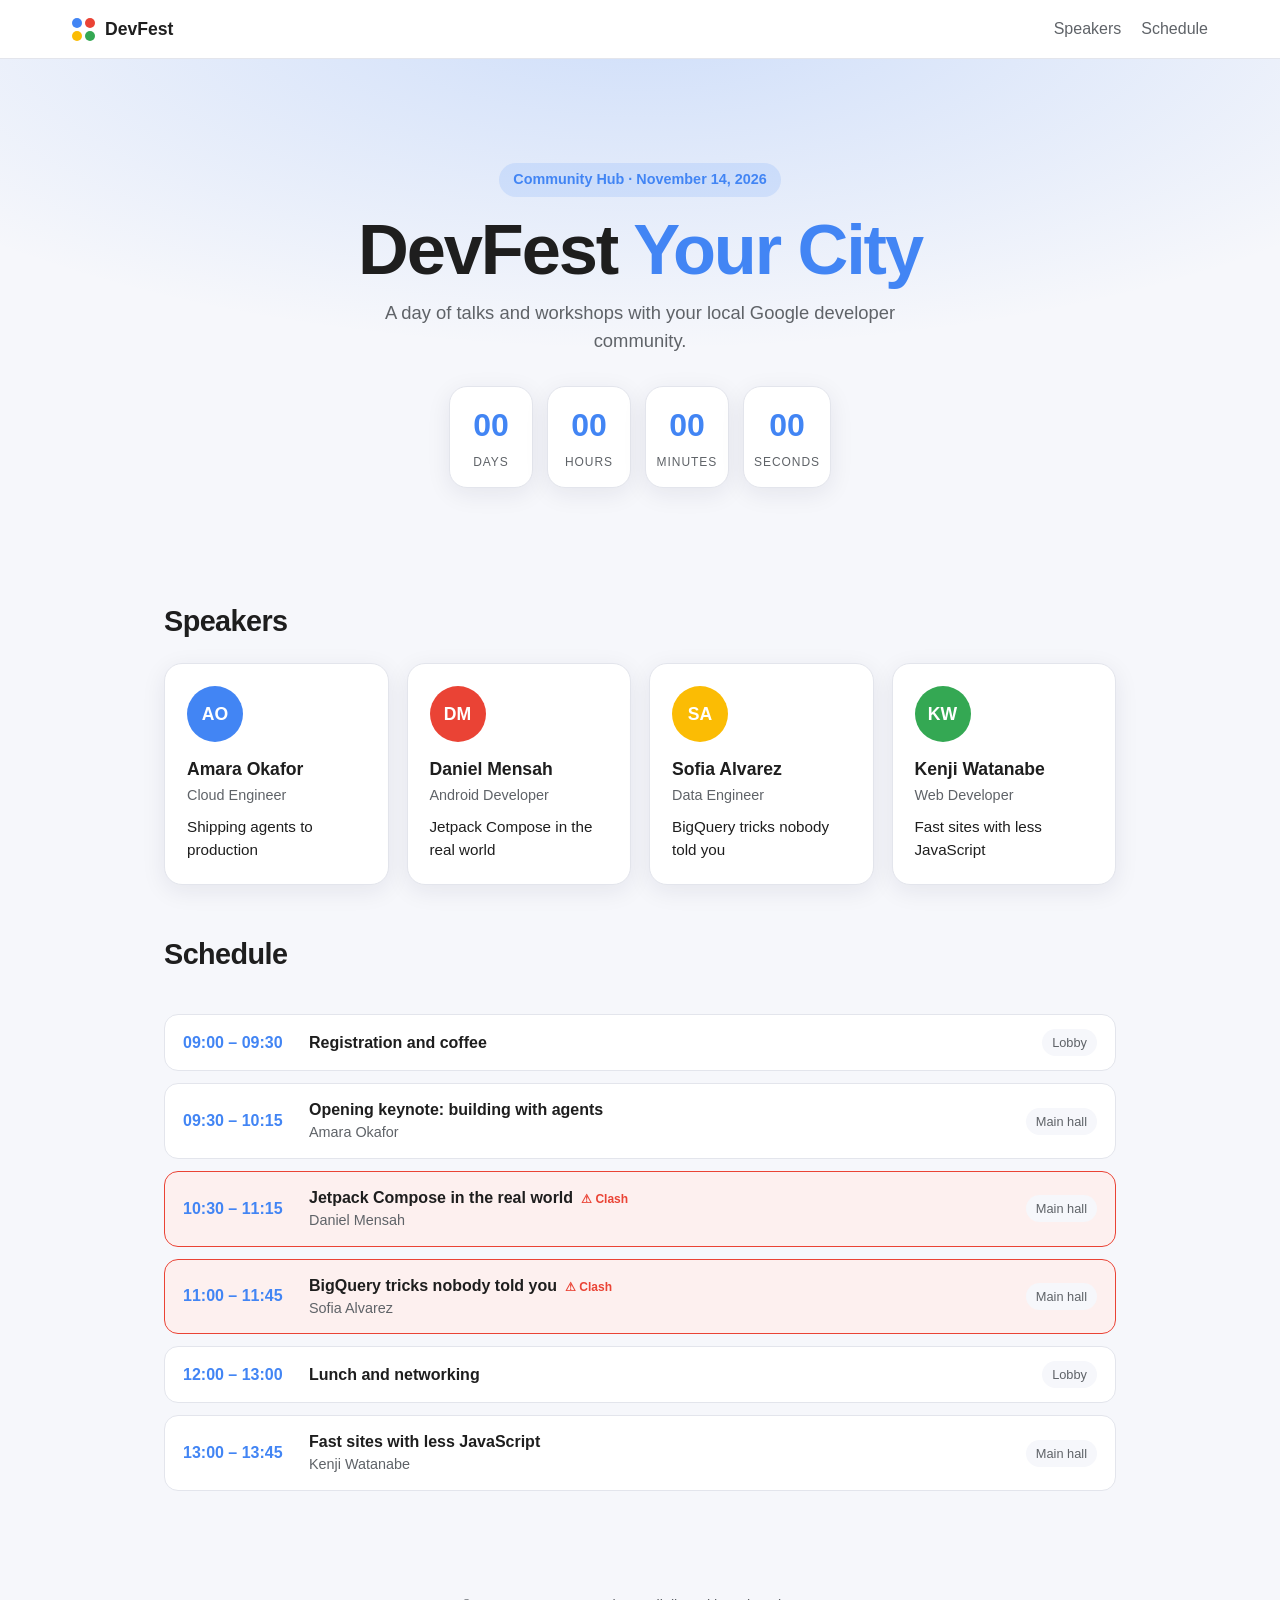
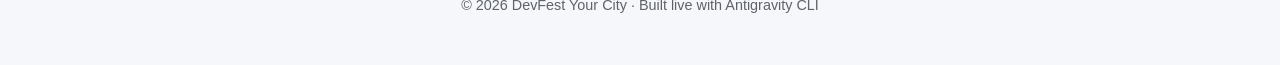
==== index.html @ c8cced1b "workshop site: starting point" ====
<!doctype html>
<html lang="en">
<head>
  <meta charset="utf-8">
  <meta name="viewport" content="width=device-width, initial-scale=1">
  <title>DevFest Your City 2026</title>
  <meta name="description" content="DevFest Your City 2026: talks and workshops with your local developer community.">
  <link rel="stylesheet" href="styles.css">
</head>
<body>
  <header class="topbar">
    <div class="brand">
      <span class="dots"><i></i><i></i><i></i><i></i></span>
      <strong id="brand-name">DevFest</strong>
    </div>
    <nav>
      <a href="#speakers">Speakers</a>
      <a href="#schedule">Schedule</a>
    </nav>
  </header>

  <section class="hero">
    <p class="eyebrow" id="hero-eyebrow"></p>
    <h1 id="hero-title"></h1>
    <p class="tagline" id="hero-tagline"></p>
    <div class="countdown" id="countdown"></div>
  </section>

  <main>
    <section id="speakers">
      <h2>Speakers</h2>
      <div class="grid" id="speaker-grid"></div>
    </section>

    <section id="schedule">
      <h2>Schedule</h2>
      <div class="tabs" id="day-tabs"></div>
      <ol class="timeline" id="timeline"></ol>
    </section>
  </main>

  <footer id="footer"></footer>

  <script src="app.js"></script>
  <script>
    /* Dev-only live reload: the page refreshes itself when any site file changes. */
    (function () {
      var seen = null;
      setInterval(function () {
        fetch("/__version", { cache: "no-store" })
          .then(function (r) { return r.text(); })
          .then(function (v) { if (seen && v !== seen) location.reload(); seen = v; })
          .catch(function () {});
      }, 700);
    })();
  </script>
</body>
</html>
---- styles.css ----
:root {
  --accent: #4285f4;
  --bg: #f6f7fb;
  --surface: #ffffff;
  --text: #1e1e1e;
  --muted: #5f6368;
  --border: #e3e5ec;
  --red: #ea4335;
  --yellow: #fbbc04;
  --green: #34a853;
  --radius: 18px;
  --shadow: 0 6px 24px rgba(30, 30, 60, 0.08);
}

* { box-sizing: border-box; }

body {
  margin: 0;
  background: var(--bg);
  color: var(--text);
  font-family: -apple-system, "Segoe UI", Roboto, Helvetica, Arial, sans-serif;
  line-height: 1.5;
}

.topbar {
  display: flex;
  align-items: center;
  justify-content: space-between;
  padding: 16px clamp(16px, 6vw, 72px);
  background: var(--surface);
  border-bottom: 1px solid var(--border);
  position: sticky;
  top: 0;
  z-index: 10;
}
.brand { display: flex; align-items: center; gap: 10px; font-size: 1.1rem; }
.dots { display: inline-grid; grid-template-columns: repeat(2, 10px); gap: 3px; }
.dots i { width: 10px; height: 10px; border-radius: 50%; display: block; }
.dots i:nth-child(1) { background: var(--accent); }
.dots i:nth-child(2) { background: var(--red); }
.dots i:nth-child(3) { background: var(--yellow); }
.dots i:nth-child(4) { background: var(--green); }
.topbar nav { display: flex; gap: 20px; align-items: center; }
.topbar a { color: var(--muted); text-decoration: none; font-weight: 500; }
.topbar a:hover { color: var(--accent); }

.hero {
  text-align: center;
  padding: clamp(48px, 10vw, 104px) 24px 64px;
  background:
    radial-gradient(900px 340px at 50% -10%, color-mix(in srgb, var(--accent) 22%, transparent), transparent),
    var(--bg);
}
.eyebrow {
  display: inline-block;
  margin: 0 0 16px;
  padding: 6px 14px;
  border-radius: 999px;
  background: color-mix(in srgb, var(--accent) 14%, transparent);
  color: var(--accent);
  font-weight: 600;
  font-size: 0.9rem;
}
.hero h1 { margin: 0 0 12px; font-size: clamp(2.4rem, 7vw, 4.4rem); letter-spacing: -0.03em; line-height: 1.05; }
.hero h1 span { color: var(--accent); }
.tagline { margin: 0 auto 32px; max-width: 34rem; color: var(--muted); font-size: 1.15rem; }

.countdown { display: inline-flex; gap: 14px; }
.countdown .unit {
  min-width: 84px;
  padding: 14px 10px;
  background: var(--surface);
  border: 1px solid var(--border);
  border-radius: var(--radius);
  box-shadow: var(--shadow);
}
.countdown .num { display: block; font-size: 2rem; font-weight: 700; color: var(--accent); font-variant-numeric: tabular-nums; }
.countdown .label { font-size: 0.75rem; text-transform: uppercase; letter-spacing: 0.08em; color: var(--muted); }

main { max-width: 1000px; margin: 0 auto; padding: 0 24px 72px; }
section { padding-top: 48px; }
h2 { font-size: 1.8rem; margin: 0 0 20px; letter-spacing: -0.02em; }

.grid { display: grid; grid-template-columns: repeat(auto-fill, minmax(220px, 1fr)); gap: 18px; }
.card {
  background: var(--surface);
  border: 1px solid var(--border);
  border-radius: var(--radius);
  padding: 22px;
  box-shadow: var(--shadow);
  transition: transform 0.15s ease;
}
.card:hover { transform: translateY(-3px); }
.avatar {
  width: 56px; height: 56px; border-radius: 50%;
  display: grid; place-items: center;
  color: #fff; font-weight: 700; font-size: 1.1rem;
  margin-bottom: 14px;
}
.card h3 { margin: 0; font-size: 1.1rem; }
.card .role { margin: 2px 0 10px; color: var(--muted); font-size: 0.9rem; }
.card .topic { margin: 0; font-size: 0.95rem; }

.tabs { display: flex; gap: 8px; margin-bottom: 18px; }
.tab {
  border: 1px solid var(--border);
  background: var(--surface);
  color: var(--text);
  padding: 8px 18px;
  border-radius: 999px;
  font: inherit; font-weight: 600; cursor: pointer;
}
.tab[aria-selected="true"] { background: var(--accent); color: #fff; border-color: var(--accent); }

.timeline { list-style: none; margin: 0; padding: 0; display: grid; gap: 12px; }
.session {
  display: grid;
  grid-template-columns: 110px 1fr auto;
  gap: 16px;
  align-items: center;
  background: var(--surface);
  border: 1px solid var(--border);
  border-radius: 14px;
  padding: 14px 18px;
}
.session .when { font-variant-numeric: tabular-nums; font-weight: 600; color: var(--accent); }
.session .title { font-weight: 600; }
.session .who { color: var(--muted); font-size: 0.9rem; }
.session .room { font-size: 0.8rem; padding: 4px 10px; border-radius: 999px; background: var(--bg); color: var(--muted); }
.session.clash { border-color: var(--red); background: color-mix(in srgb, var(--red) 8%, var(--surface)); }
.badge-clash { margin-left: 8px; font-size: 0.75rem; font-weight: 700; color: var(--red); }

footer { text-align: center; padding: 32px 24px 48px; color: var(--muted); font-size: 0.9rem; }

@media (max-width: 600px) {
  .session { grid-template-columns: 1fr; gap: 4px; }
  .countdown .unit { min-width: 64px; }
}
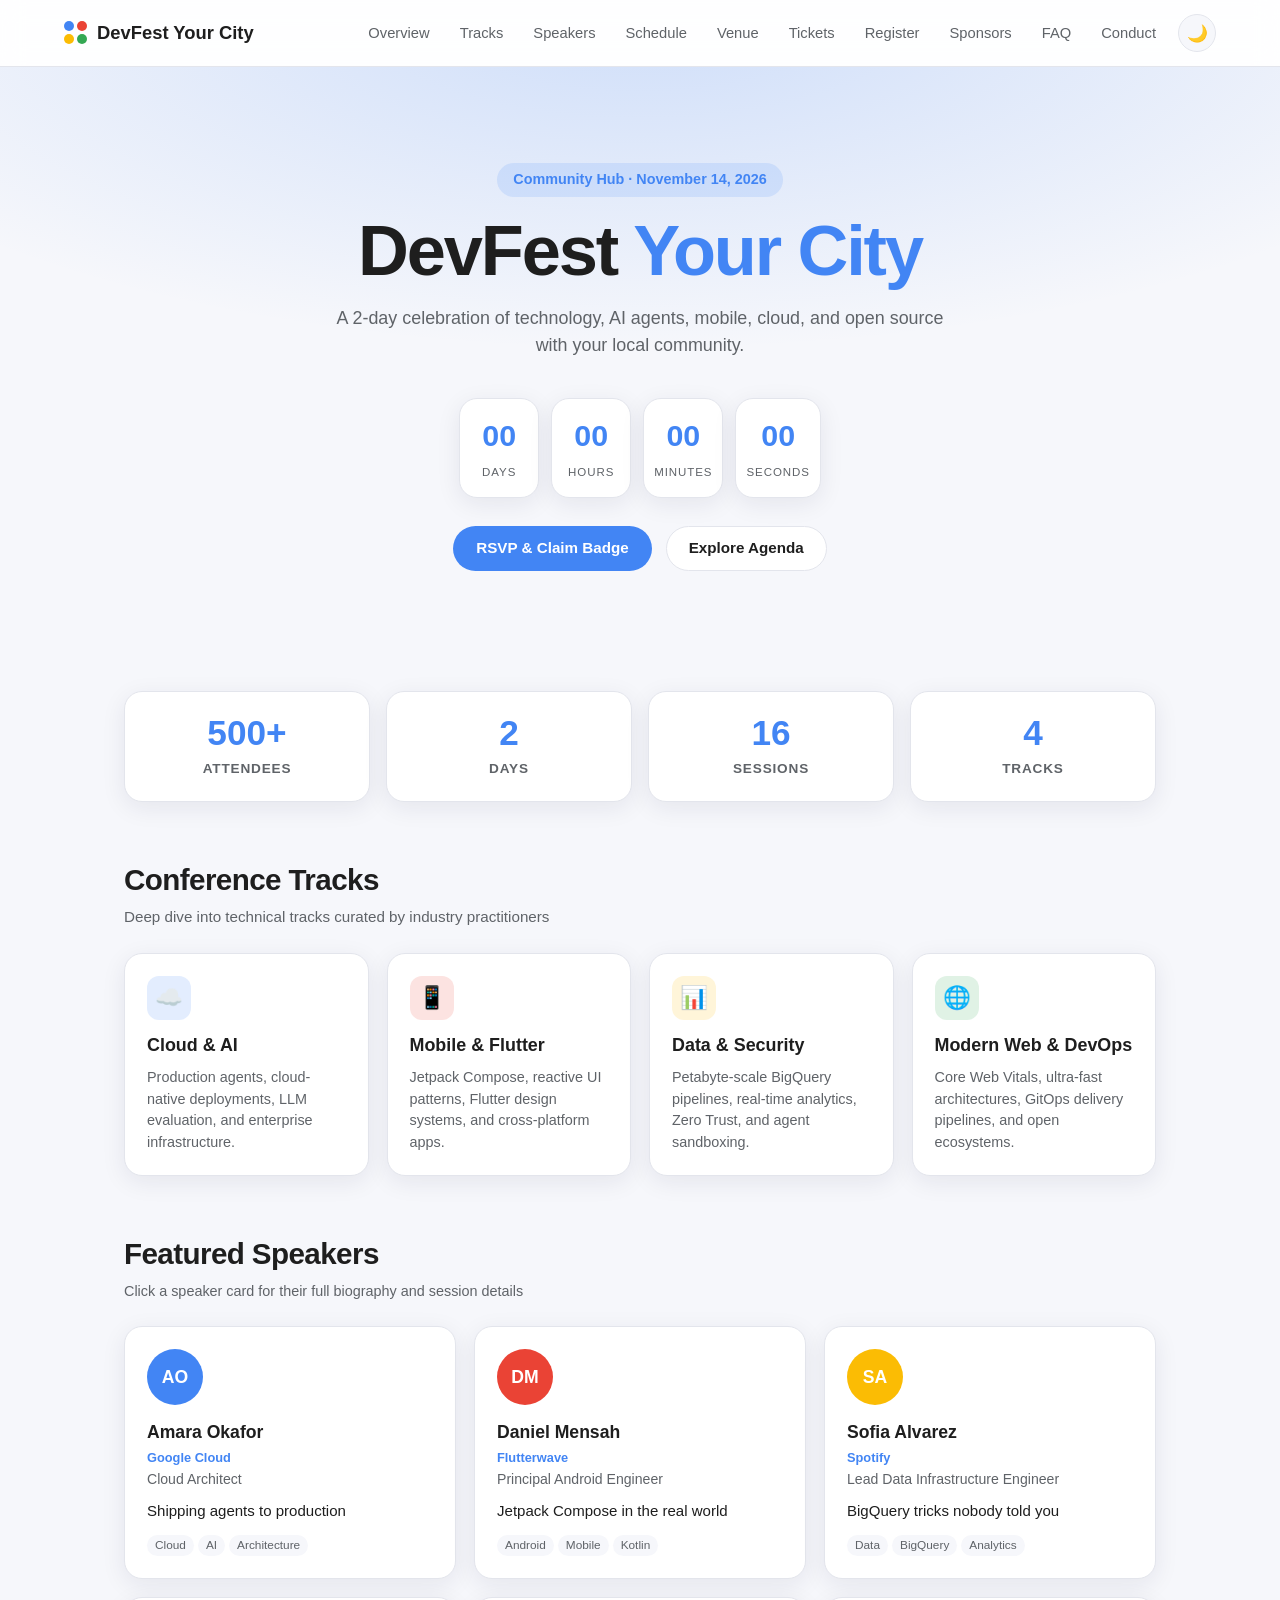
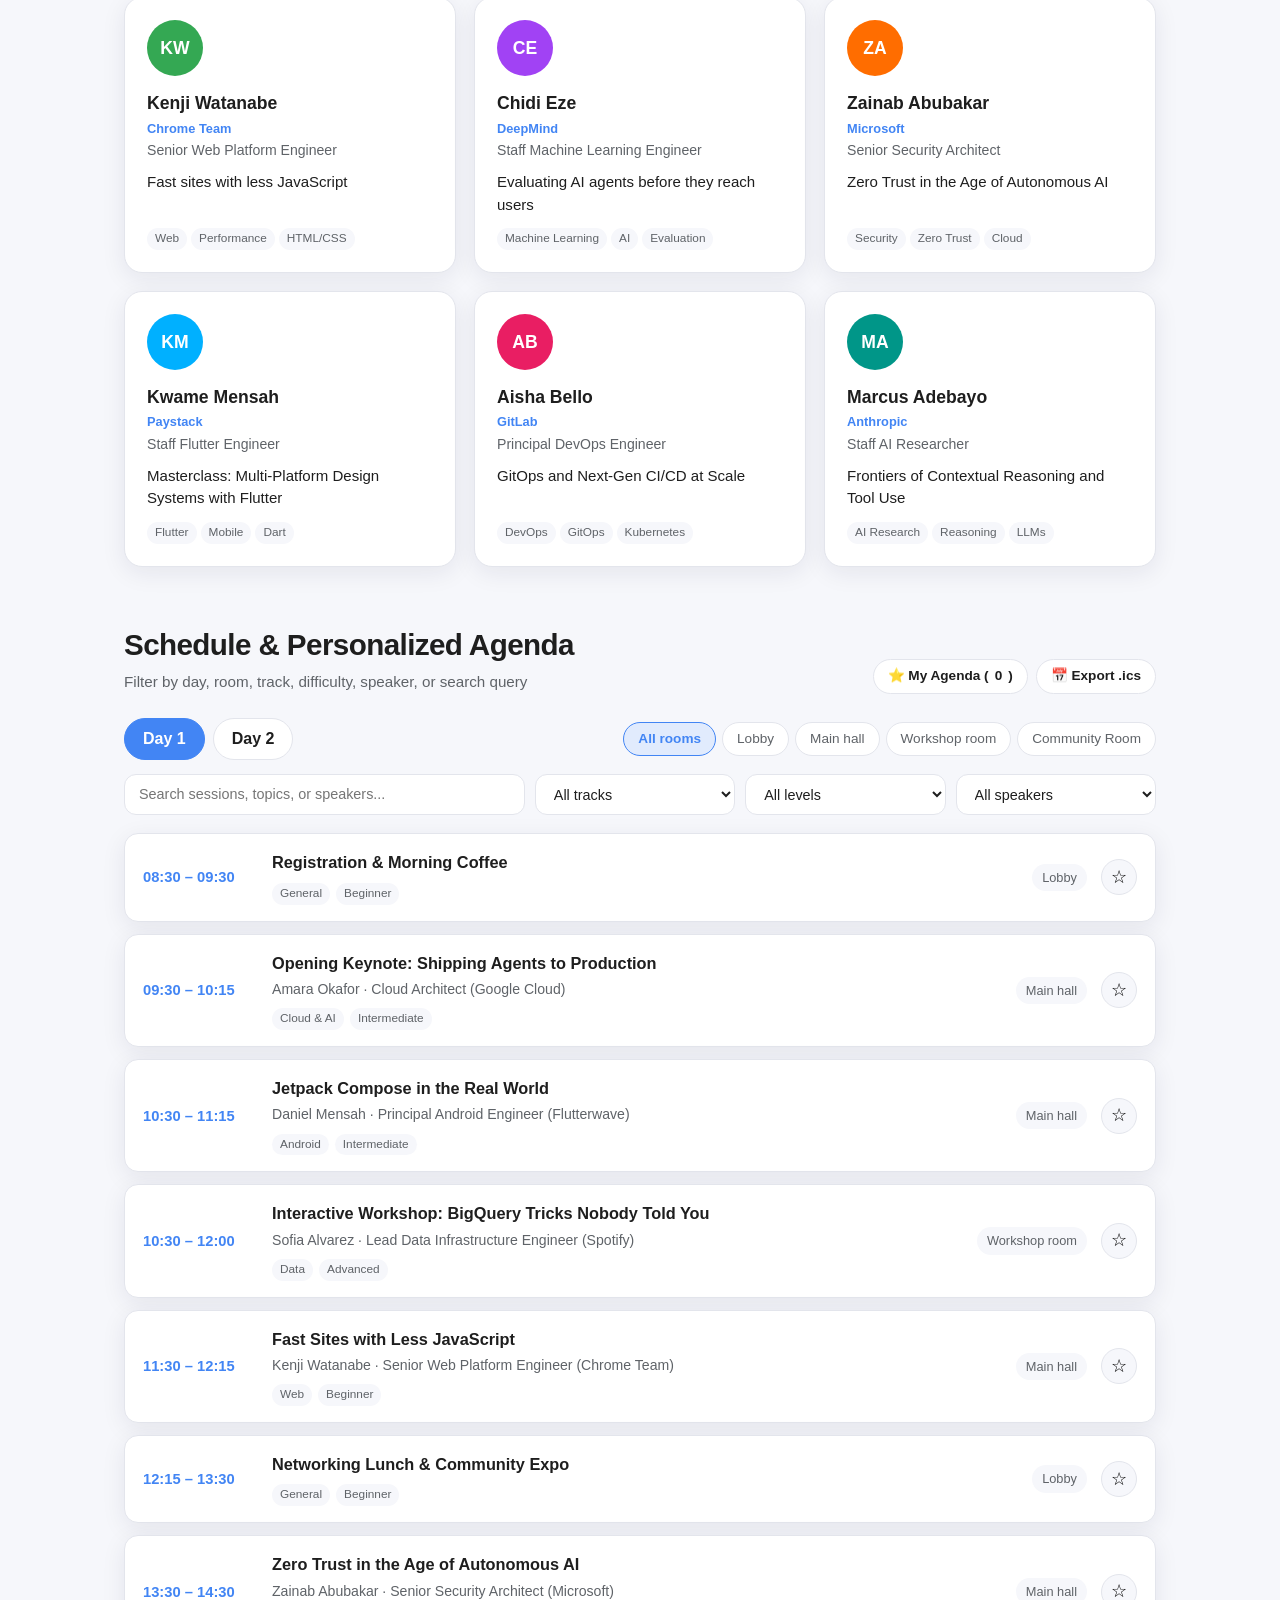
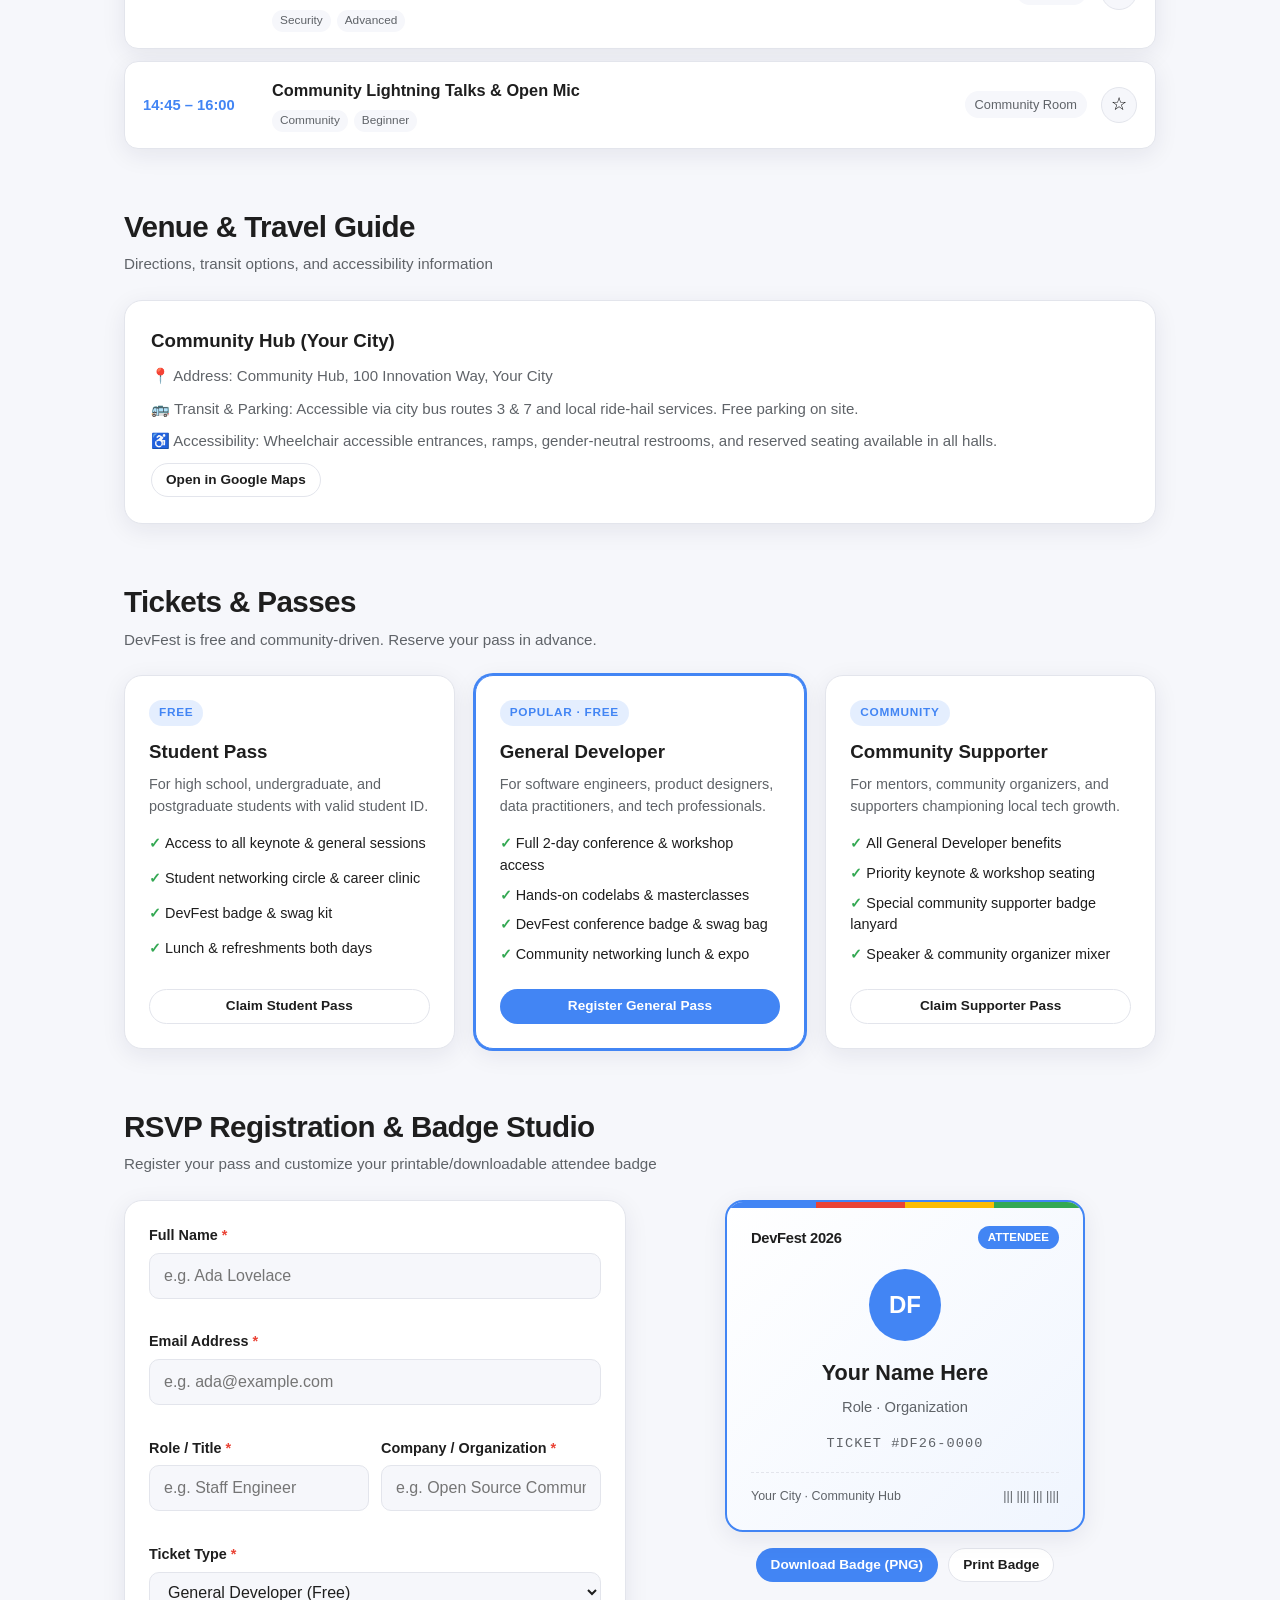
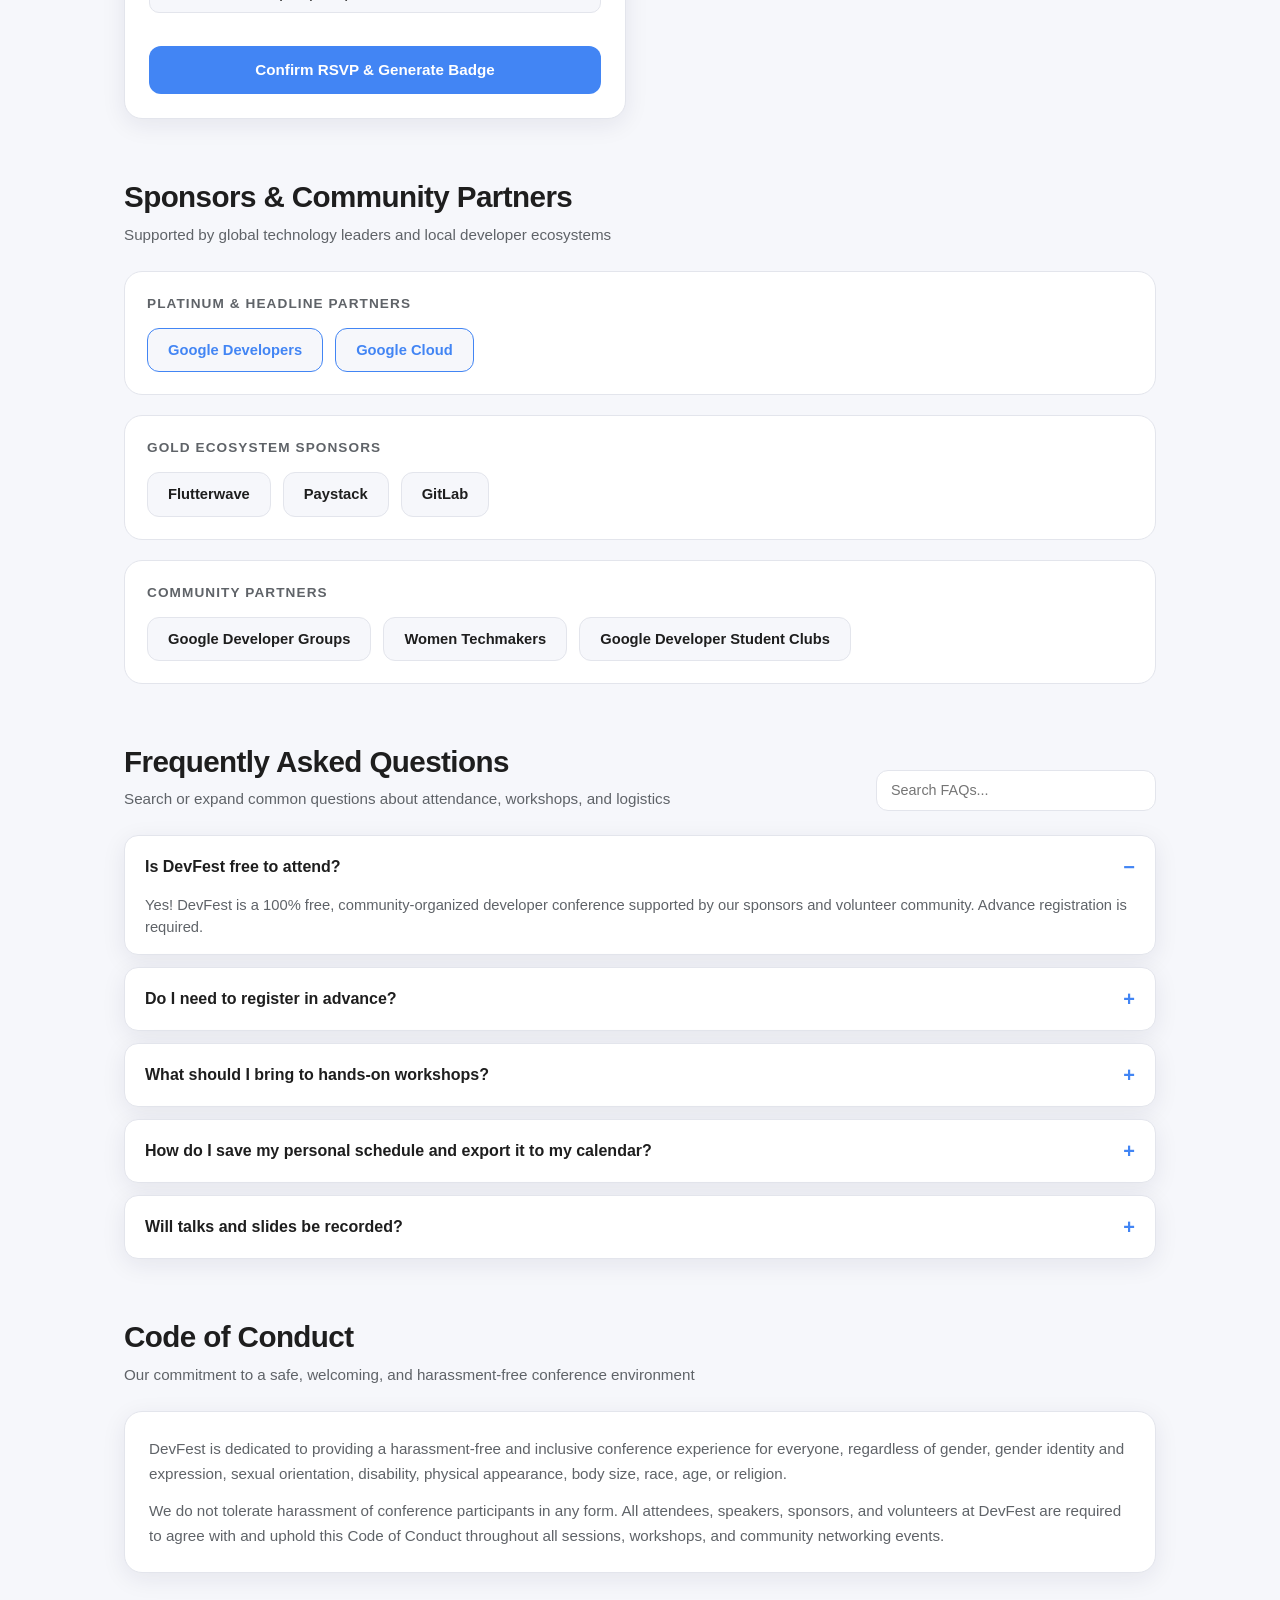
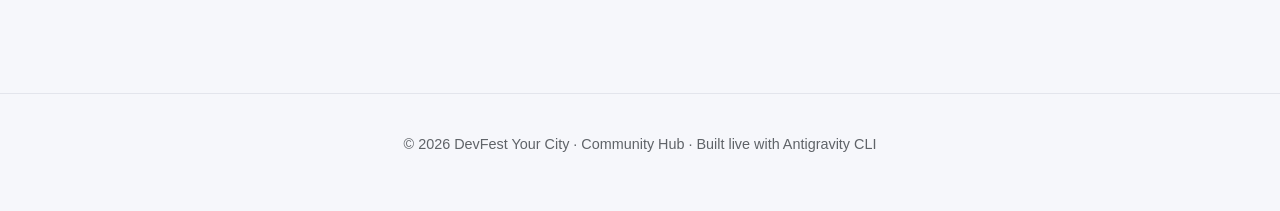
==== commit 240fcd3d: "Transform DevFest site into comprehensive conference platform (Your City)" ====
--- a/index.html
+++ b/index.html
@@ -3,8 +3,8 @@
 <head>
   <meta charset="utf-8">
   <meta name="viewport" content="width=device-width, initial-scale=1">
-  <title>DevFest Your City 2026</title>
-  <meta name="description" content="DevFest Your City 2026: talks and workshops with your local developer community.">
+  <title>DevFest</title>
+  <meta name="description" id="meta-description" content="DevFest: talks and workshops with your local developer community.">
   <link rel="stylesheet" href="styles.css">
 </head>
 <body>
@@ -13,9 +13,18 @@
       <span class="dots"><i></i><i></i><i></i><i></i></span>
       <strong id="brand-name">DevFest</strong>
     </div>
-    <nav>
+    <nav id="main-nav">
+      <a href="#stats">Overview</a>
+      <a href="#tracks">Tracks</a>
       <a href="#speakers">Speakers</a>
       <a href="#schedule">Schedule</a>
+      <a href="#venue">Venue</a>
+      <a href="#tickets">Tickets</a>
+      <a href="#registration">Register</a>
+      <a href="#sponsors">Sponsors</a>
+      <a href="#faq">FAQ</a>
+      <a href="#coc">Conduct</a>
+      <button type="button" class="theme-toggle" id="theme-toggle" aria-label="Toggle dark mode">🌙</button>
     </nav>
   </header>
 
@@ -24,32 +33,325 @@
     <h1 id="hero-title"></h1>
     <p class="tagline" id="hero-tagline"></p>
     <div class="countdown" id="countdown"></div>
+    <div class="hero-actions">
+      <a href="#registration" class="btn btn-primary">RSVP &amp; Claim Badge</a>
+      <a href="#schedule" class="btn btn-outline">Explore Agenda</a>
+    </div>
   </section>
 
   <main>
+    <section id="stats">
+      <div class="stats-grid" id="stats-container"></div>
+    </section>
+
+    <section id="tracks">
+      <div class="section-header">
+        <div>
+          <h2>Conference Tracks</h2>
+          <span class="section-subtitle">Deep dive into technical tracks curated by industry practitioners</span>
+        </div>
+      </div>
+      <div class="tracks-grid">
+        <div class="track-card">
+          <div class="track-icon" style="background: rgba(66, 133, 244, 0.15); color: #4285f4;">☁️</div>
+          <h3>Cloud &amp; AI</h3>
+          <p>Production agents, cloud-native deployments, LLM evaluation, and enterprise infrastructure.</p>
+        </div>
+        <div class="track-card">
+          <div class="track-icon" style="background: rgba(234, 67, 53, 0.15); color: #ea4335;">📱</div>
+          <h3>Mobile &amp; Flutter</h3>
+          <p>Jetpack Compose, reactive UI patterns, Flutter design systems, and cross-platform apps.</p>
+        </div>
+        <div class="track-card">
+          <div class="track-icon" style="background: rgba(251, 188, 4, 0.15); color: #fbbc04;">📊</div>
+          <h3>Data &amp; Security</h3>
+          <p>Petabyte-scale BigQuery pipelines, real-time analytics, Zero Trust, and agent sandboxing.</p>
+        </div>
+        <div class="track-card">
+          <div class="track-icon" style="background: rgba(52, 168, 83, 0.15); color: #34a853;">🌐</div>
+          <h3>Modern Web &amp; DevOps</h3>
+          <p>Core Web Vitals, ultra-fast architectures, GitOps delivery pipelines, and open ecosystems.</p>
+        </div>
+      </div>
+    </section>
+
     <section id="speakers">
-      <h2>Speakers</h2>
+      <div class="section-header">
+        <div>
+          <h2>Featured Speakers</h2>
+          <span class="filter-hint" id="speaker-hint">Click a speaker for full bio &amp; sessions, or filter their talks below</span>
+        </div>
+      </div>
       <div class="grid" id="speaker-grid"></div>
     </section>
 
     <section id="schedule">
-      <h2>Schedule</h2>
-      <div class="tabs" id="day-tabs"></div>
+      <div class="section-header">
+        <div>
+          <h2>Schedule &amp; Personalized Agenda</h2>
+          <span class="section-subtitle">Filter by day, room, track, difficulty, speaker, or search query</span>
+        </div>
+        <div class="agenda-actions">
+          <button type="button" class="btn btn-sm btn-outline" id="my-agenda-btn" aria-pressed="false">⭐ My Agenda (<span id="saved-count">0</span>)</button>
+          <button type="button" class="btn btn-sm btn-outline" id="export-ics-btn" title="Download RFC 5545 iCalendar file">📅 Export .ics</button>
+        </div>
+      </div>
+
+      <div class="schedule-toolbar">
+        <div class="tabs" id="day-tabs" role="tablist" aria-label="Conference Days"></div>
+        <div class="room-filters" id="room-filters" aria-label="Filter by room"></div>
+      </div>
+
+      <div class="schedule-filters-row">
+        <input type="search" id="schedule-search" class="search-input" placeholder="Search sessions, topics, or speakers..." aria-label="Search schedule sessions">
+        <select id="track-filter" class="filter-select" aria-label="Filter by track">
+          <option value="All tracks">All tracks</option>
+        </select>
+        <select id="level-filter" class="filter-select" aria-label="Filter by difficulty level">
+          <option value="All levels">All levels</option>
+        </select>
+        <select id="speaker-filter" class="filter-select" aria-label="Filter by speaker">
+          <option value="All speakers">All speakers</option>
+        </select>
+      </div>
+
+      <div id="agenda-conflict-banner" class="conflict-banner" style="display: none;" role="alert"></div>
       <ol class="timeline" id="timeline"></ol>
     </section>
+
+    <section id="venue">
+      <div class="section-header">
+        <div>
+          <h2>Venue &amp; Travel Guide</h2>
+          <span class="section-subtitle">Directions, transit options, and accessibility information</span>
+        </div>
+      </div>
+      <div class="venue-card" id="venue-container"></div>
+    </section>
+
+    <section id="tickets">
+      <div class="section-header">
+        <div>
+          <h2>Tickets &amp; Passes</h2>
+          <span class="section-subtitle">DevFest is free and community-driven. Reserve your pass in advance.</span>
+        </div>
+      </div>
+      <div class="tickets-grid">
+        <div class="ticket-card">
+          <div class="ticket-badge">FREE</div>
+          <h3>Student Pass</h3>
+          <p class="ticket-desc">For high school, undergraduate, and postgraduate students with valid student ID.</p>
+          <ul class="ticket-perks">
+            <li>Access to all keynote &amp; general sessions</li>
+            <li>Student networking circle &amp; career clinic</li>
+            <li>DevFest badge &amp; swag kit</li>
+            <li>Lunch &amp; refreshments both days</li>
+          </ul>
+          <a href="#registration" class="btn btn-sm btn-outline select-ticket-btn" data-ticket="Student Pass">Claim Student Pass</a>
+        </div>
+        <div class="ticket-card ticket-featured">
+          <div class="ticket-badge">POPULAR · FREE</div>
+          <h3>General Developer</h3>
+          <p class="ticket-desc">For software engineers, product designers, data practitioners, and tech professionals.</p>
+          <ul class="ticket-perks">
+            <li>Full 2-day conference &amp; workshop access</li>
+            <li>Hands-on codelabs &amp; masterclasses</li>
+            <li>DevFest conference badge &amp; swag bag</li>
+            <li>Community networking lunch &amp; expo</li>
+          </ul>
+          <a href="#registration" class="btn btn-sm btn-primary select-ticket-btn" data-ticket="General Developer">Register General Pass</a>
+        </div>
+        <div class="ticket-card">
+          <div class="ticket-badge">COMMUNITY</div>
+          <h3>Community Supporter</h3>
+          <p class="ticket-desc">For mentors, community organizers, and supporters championing local tech growth.</p>
+          <ul class="ticket-perks">
+            <li>All General Developer benefits</li>
+            <li>Priority keynote &amp; workshop seating</li>
+            <li>Special community supporter badge lanyard</li>
+            <li>Speaker &amp; community organizer mixer</li>
+          </ul>
+          <a href="#registration" class="btn btn-sm btn-outline select-ticket-btn" data-ticket="Community Supporter">Claim Supporter Pass</a>
+        </div>
+      </div>
+    </section>
+
+    <section id="registration">
+      <div class="section-header">
+        <div>
+          <h2>RSVP Registration &amp; Badge Studio</h2>
+          <span class="section-subtitle">Register your pass and customize your printable/downloadable attendee badge</span>
+        </div>
+      </div>
+      <div class="registration-layout">
+        <form id="rsvp-form" class="rsvp-form" novalidate>
+          <div class="form-group">
+            <label for="rsvp-name">Full Name <span class="required">*</span></label>
+            <input type="text" id="rsvp-name" name="fullname" placeholder="e.g. Ada Lovelace" required autocomplete="name">
+            <span class="field-error" id="name-error" aria-live="polite"></span>
+          </div>
+
+          <div class="form-group">
+            <label for="rsvp-email">Email Address <span class="required">*</span></label>
+            <input type="email" id="rsvp-email" name="email" placeholder="e.g. ada@example.com" required autocomplete="email">
+            <span class="field-error" id="email-error" aria-live="polite"></span>
+          </div>
+
+          <div class="form-row">
+            <div class="form-group">
+              <label for="rsvp-role">Role / Title <span class="required">*</span></label>
+              <input type="text" id="rsvp-role" name="role" placeholder="e.g. Staff Engineer" required>
+              <span class="field-error" id="role-error" aria-live="polite"></span>
+            </div>
+            <div class="form-group">
+              <label for="rsvp-company">Company / Organization <span class="required">*</span></label>
+              <input type="text" id="rsvp-company" name="company" placeholder="e.g. Open Source Community" required>
+              <span class="field-error" id="company-error" aria-live="polite"></span>
+            </div>
+          </div>
+
+          <div class="form-group">
+            <label for="rsvp-ticket">Ticket Type <span class="required">*</span></label>
+            <select id="rsvp-ticket" name="ticketType" required>
+              <option value="General Developer">General Developer (Free)</option>
+              <option value="Student Pass">Student Pass (Free)</option>
+              <option value="Community Supporter">Community Supporter (Free)</option>
+            </select>
+            <span class="field-error" id="ticket-error" aria-live="polite"></span>
+          </div>
+
+          <button type="submit" id="rsvp-submit" class="btn btn-primary btn-block">Confirm RSVP &amp; Generate Badge</button>
+          <div id="rsvp-success" class="form-success" style="display:none;" role="status"></div>
+        </form>
+
+        <div id="attendee-badge" class="attendee-badge-container">
+          <div class="badge-preview-wrapper" id="badge-preview-wrapper">
+            <div class="badge-card" id="badge-card">
+              <div class="badge-header">
+                <span class="badge-brand" id="badge-event-brand">DevFest</span>
+                <span class="badge-type-pill" id="badge-pill">ATTENDEE</span>
+              </div>
+              <div class="badge-body">
+                <div class="badge-avatar" id="badge-avatar">DF</div>
+                <h3 class="badge-name" id="badge-name">Your Name Here</h3>
+                <p class="badge-title" id="badge-title">Role · Organization</p>
+                <div class="badge-id" id="badge-id">TICKET #DF26-0000</div>
+              </div>
+              <div class="badge-footer">
+                <span id="badge-event-meta">Community Hub</span>
+                <span class="badge-barcode">||| |||| ||| ||||</span>
+              </div>
+            </div>
+          </div>
+          <div class="badge-actions">
+            <button type="button" class="btn btn-sm btn-primary" id="download-badge-btn">Download Badge (PNG)</button>
+            <button type="button" class="btn btn-sm btn-outline" id="print-badge-btn">Print Badge</button>
+          </div>
+          <canvas id="badge-canvas" width="800" height="500" style="display:none;"></canvas>
+        </div>
+      </div>
+    </section>
+
+    <section id="sponsors">
+      <div class="section-header">
+        <div>
+          <h2>Sponsors &amp; Community Partners</h2>
+          <span class="section-subtitle">Supported by global technology leaders and local developer ecosystems</span>
+        </div>
+      </div>
+      <div class="sponsors-container">
+        <div class="sponsor-tier">
+          <h3 class="tier-label">Platinum &amp; Headline Partners</h3>
+          <div class="sponsor-logos headline">
+            <a href="https://developers.google.com" target="_blank" rel="noopener noreferrer" class="sponsor-badge google">Google Developers</a>
+            <a href="https://cloud.google.com" target="_blank" rel="noopener noreferrer" class="sponsor-badge google">Google Cloud</a>
+          </div>
+        </div>
+        <div class="sponsor-tier">
+          <h3 class="tier-label">Gold Ecosystem Sponsors</h3>
+          <div class="sponsor-logos">
+            <a href="https://flutterwave.com" target="_blank" rel="noopener noreferrer" class="sponsor-badge">Flutterwave</a>
+            <a href="https://paystack.com" target="_blank" rel="noopener noreferrer" class="sponsor-badge">Paystack</a>
+            <a href="https://about.gitlab.com" target="_blank" rel="noopener noreferrer" class="sponsor-badge">GitLab</a>
+          </div>
+        </div>
+        <div class="sponsor-tier">
+          <h3 class="tier-label">Community Partners</h3>
+          <div class="sponsor-logos">
+            <span class="sponsor-badge">Google Developer Groups</span>
+            <span class="sponsor-badge">Women Techmakers</span>
+            <span class="sponsor-badge">Google Developer Student Clubs</span>
+          </div>
+        </div>
+      </div>
+    </section>
+
+    <section id="faq">
+      <div class="section-header">
+        <div>
+          <h2>Frequently Asked Questions</h2>
+          <span class="section-subtitle">Search or expand common questions about attendance, workshops, and logistics</span>
+        </div>
+        <input type="search" id="faq-search" class="search-input faq-search-input" placeholder="Search FAQs..." aria-label="Search Frequently Asked Questions">
+      </div>
+      <div class="faq-accordion" id="faq-list">
+        <details class="faq-item" open>
+          <summary>Is DevFest free to attend?</summary>
+          <p>Yes! DevFest is a 100% free, community-organized developer conference supported by our sponsors and volunteer community. Advance registration is required.</p>
+        </details>
+        <details class="faq-item">
+          <summary>Do I need to register in advance?</summary>
+          <p>Yes. Venue capacity is capped at 500 attendees. Completing the RSVP form reserves your pass and generates your conference badge immediately.</p>
+        </details>
+        <details class="faq-item">
+          <summary>What should I bring to hands-on workshops?</summary>
+          <p>Bring a charged laptop, charger, and a valid photo or student ID for registration check-in. High-speed Wi-Fi and power strips are provided in the Workshop room.</p>
+        </details>
+        <details class="faq-item">
+          <summary>How do I save my personal schedule and export it to my calendar?</summary>
+          <p>Click the star (☆) button on any session in the Schedule section to save it to "My Agenda", then click "Export .ics" to download a standard RFC 5545 calendar file for Google Calendar, Apple Calendar, or Outlook.</p>
+        </details>
+        <details class="faq-item">
+          <summary>Will talks and slides be recorded?</summary>
+          <p>All Main Hall keynotes and technical talks are recorded and published with speaker slide decks after the conference.</p>
+        </details>
+      </div>
+    </section>
+
+    <section id="coc">
+      <div class="section-header">
+        <div>
+          <h2>Code of Conduct</h2>
+          <span class="section-subtitle">Our commitment to a safe, welcoming, and harassment-free conference environment</span>
+        </div>
+      </div>
+      <div class="coc-card">
+        <p>DevFest is dedicated to providing a harassment-free and inclusive conference experience for everyone, regardless of gender, gender identity and expression, sexual orientation, disability, physical appearance, body size, race, age, or religion.</p>
+        <p>We do not tolerate harassment of conference participants in any form. All attendees, speakers, sponsors, and volunteers at DevFest are required to agree with and uphold this Code of Conduct throughout all sessions, workshops, and community networking events.</p>
+      </div>
+    </section>
   </main>
 
   <footer id="footer"></footer>
+
+  <div id="modal-container" class="modal-overlay" role="dialog" aria-modal="true" aria-hidden="true" aria-labelledby="modal-title" style="display: none;">
+    <div class="modal-backdrop" id="modal-backdrop"></div>
+    <div class="modal-card" id="modal-card" tabindex="-1">
+      <button type="button" class="modal-close" id="modal-close" aria-label="Close dialog">&times;</button>
+      <div class="modal-body" id="modal-body"></div>
+    </div>
+  </div>
 
   <script src="app.js"></script>
   <script>
     /* Dev-only live reload: the page refreshes itself when any site file changes. */
     (function () {
+      if (location.hostname !== "localhost" && location.hostname !== "127.0.0.1") return;
       var seen = null;
       setInterval(function () {
         fetch("/__version", { cache: "no-store" })
-          .then(function (r) { return r.text(); })
-          .then(function (v) { if (seen && v !== seen) location.reload(); seen = v; })
+          .then(function (r) { return r.ok ? r.text() : null; })
+          .then(function (v) { if (v && seen && v !== seen) location.reload(); if (v) seen = v; })
           .catch(function () {});
       }, 700);
     })();
--- a/styles.css
+++ b/styles.css
@@ -1,52 +1,100 @@
 :root {
   --accent: #4285f4;
+  --red: #ea4335;
+  --yellow: #fbbc04;
+  --green: #34a853;
+  --purple: #a142f4;
   --bg: #f6f7fb;
   --surface: #ffffff;
   --text: #1e1e1e;
   --muted: #5f6368;
   --border: #e3e5ec;
-  --red: #ea4335;
-  --yellow: #fbbc04;
-  --green: #34a853;
   --radius: 18px;
   --shadow: 0 6px 24px rgba(30, 30, 60, 0.08);
 }
 
+:root[data-theme="dark"] {
+  --bg: #111318;
+  --surface: #1b1e26;
+  --text: #f1f3f4;
+  --muted: #9aa0a6;
+  --border: #2d323e;
+  --shadow: 0 6px 24px rgba(0, 0, 0, 0.35);
+}
+
 * { box-sizing: border-box; }
+
+html, body {
+  overflow-x: hidden;
+  scroll-behavior: smooth;
+  max-width: 100vw;
+}
 
 body {
   margin: 0;
   background: var(--bg);
   color: var(--text);
-  font-family: -apple-system, "Segoe UI", Roboto, Helvetica, Arial, sans-serif;
+  font-family: -apple-system, BlinkMacSystemFont, "Segoe UI", Roboto, Helvetica, Arial, sans-serif;
   line-height: 1.5;
+  transition: background-color 0.2s ease, color 0.2s ease;
 }
 
 .topbar {
   display: flex;
   align-items: center;
   justify-content: space-between;
-  padding: 16px clamp(16px, 6vw, 72px);
-  background: var(--surface);
+  flex-wrap: wrap;
+  gap: 12px;
+  padding: 14px clamp(16px, 5vw, 64px);
+  background: color-mix(in srgb, var(--surface) 88%, transparent);
+  backdrop-filter: blur(12px);
+  -webkit-backdrop-filter: blur(12px);
   border-bottom: 1px solid var(--border);
   position: sticky;
   top: 0;
-  z-index: 10;
-}
-.brand { display: flex; align-items: center; gap: 10px; font-size: 1.1rem; }
+  z-index: 100;
+}
+.brand { display: flex; align-items: center; gap: 10px; font-size: 1.15rem; font-weight: 700; }
 .dots { display: inline-grid; grid-template-columns: repeat(2, 10px); gap: 3px; }
 .dots i { width: 10px; height: 10px; border-radius: 50%; display: block; }
 .dots i:nth-child(1) { background: var(--accent); }
 .dots i:nth-child(2) { background: var(--red); }
 .dots i:nth-child(3) { background: var(--yellow); }
 .dots i:nth-child(4) { background: var(--green); }
-.topbar nav { display: flex; gap: 20px; align-items: center; }
-.topbar a { color: var(--muted); text-decoration: none; font-weight: 500; }
-.topbar a:hover { color: var(--accent); }
+
+.topbar nav { display: flex; gap: 14px; align-items: center; flex-wrap: wrap; }
+.topbar a {
+  color: var(--muted);
+  text-decoration: none;
+  font-weight: 500;
+  font-size: 0.92rem;
+  padding: 4px 8px;
+  border-radius: 999px;
+  transition: color 0.15s ease, background-color 0.15s ease;
+}
+.topbar a:hover, .topbar a.active {
+  color: var(--accent);
+  background: color-mix(in srgb, var(--accent) 12%, transparent);
+}
+
+.theme-toggle {
+  border: 1px solid var(--border);
+  background: var(--bg);
+  color: var(--text);
+  width: 38px;
+  height: 38px;
+  border-radius: 50%;
+  display: inline-grid;
+  place-items: center;
+  cursor: pointer;
+  font-size: 1.05rem;
+  transition: border-color 0.15s ease, transform 0.15s ease;
+}
+.theme-toggle:hover { border-color: var(--accent); transform: scale(1.05); }
 
 .hero {
   text-align: center;
-  padding: clamp(48px, 10vw, 104px) 24px 64px;
+  padding: clamp(48px, 9vw, 96px) 24px 64px;
   background:
     radial-gradient(900px 340px at 50% -10%, color-mix(in srgb, var(--accent) 22%, transparent), transparent),
     var(--bg);
@@ -54,54 +102,134 @@
 .eyebrow {
   display: inline-block;
   margin: 0 0 16px;
-  padding: 6px 14px;
+  padding: 6px 16px;
   border-radius: 999px;
   background: color-mix(in srgb, var(--accent) 14%, transparent);
   color: var(--accent);
   font-weight: 600;
   font-size: 0.9rem;
 }
-.hero h1 { margin: 0 0 12px; font-size: clamp(2.4rem, 7vw, 4.4rem); letter-spacing: -0.03em; line-height: 1.05; }
+.hero h1 { margin: 0 0 16px; font-size: clamp(2.2rem, 7vw, 4.4rem); letter-spacing: -0.03em; line-height: 1.08; }
 .hero h1 span { color: var(--accent); }
-.tagline { margin: 0 auto 32px; max-width: 34rem; color: var(--muted); font-size: 1.15rem; }
-
-.countdown { display: inline-flex; gap: 14px; }
+.tagline { margin: 0 auto 32px; max-width: 38rem; color: var(--muted); font-size: 1.12rem; }
+
+.hero-actions { display: flex; gap: 14px; justify-content: center; margin-top: 28px; flex-wrap: wrap; }
+.btn {
+  display: inline-flex;
+  align-items: center;
+  justify-content: center;
+  gap: 6px;
+  padding: 10px 22px;
+  border-radius: 999px;
+  font: inherit;
+  font-weight: 600;
+  font-size: 0.95rem;
+  text-decoration: none;
+  cursor: pointer;
+  border: 1px solid transparent;
+  transition: all 0.15s ease;
+}
+.btn-primary { background: var(--accent); color: #fff; }
+.btn-primary:hover { opacity: 0.92; transform: translateY(-1px); }
+.btn-outline { background: var(--surface); color: var(--text); border-color: var(--border); }
+.btn-outline:hover { border-color: var(--accent); color: var(--accent); }
+.btn-sm { padding: 6px 14px; font-size: 0.85rem; border-radius: 999px; }
+.btn-block { width: 100%; border-radius: 12px; padding: 12px; }
+
+.countdown { display: inline-flex; flex-wrap: wrap; justify-content: center; gap: 12px; margin-top: 8px; }
 .countdown .unit {
-  min-width: 84px;
+  min-width: 80px;
   padding: 14px 10px;
   background: var(--surface);
   border: 1px solid var(--border);
   border-radius: var(--radius);
   box-shadow: var(--shadow);
 }
-.countdown .num { display: block; font-size: 2rem; font-weight: 700; color: var(--accent); font-variant-numeric: tabular-nums; }
-.countdown .label { font-size: 0.75rem; text-transform: uppercase; letter-spacing: 0.08em; color: var(--muted); }
-
-main { max-width: 1000px; margin: 0 auto; padding: 0 24px 72px; }
-section { padding-top: 48px; }
-h2 { font-size: 1.8rem; margin: 0 0 20px; letter-spacing: -0.02em; }
-
-.grid { display: grid; grid-template-columns: repeat(auto-fill, minmax(220px, 1fr)); gap: 18px; }
+.countdown .num { display: block; font-size: 1.9rem; font-weight: 700; color: var(--accent); font-variant-numeric: tabular-nums; }
+.countdown .label { font-size: 0.72rem; text-transform: uppercase; letter-spacing: 0.08em; color: var(--muted); }
+
+main { max-width: 1080px; margin: 0 auto; padding: 0 clamp(14px, 4vw, 24px) 72px; }
+section { padding-top: 56px; }
+h2 { font-size: clamp(1.5rem, 4vw, 1.85rem); margin: 0; letter-spacing: -0.02em; }
+.section-subtitle { display: block; color: var(--muted); font-size: 0.95rem; margin-top: 4px; }
+
+.section-header {
+  display: flex;
+  align-items: flex-end;
+  justify-content: space-between;
+  flex-wrap: wrap;
+  gap: 12px;
+  margin-bottom: 24px;
+}
+.filter-hint { display: block; color: var(--muted); font-size: 0.9rem; margin-top: 4px; }
+
+/* Stats */
+.stats-grid { display: grid; grid-template-columns: repeat(auto-fit, minmax(min(100%, 180px), 1fr)); gap: 16px; }
+.stat-card {
+  background: var(--surface);
+  border: 1px solid var(--border);
+  border-radius: var(--radius);
+  padding: 22px;
+  text-align: center;
+  box-shadow: var(--shadow);
+}
+.stat-value { font-size: 2.2rem; font-weight: 800; color: var(--accent); line-height: 1.1; }
+.stat-label { font-size: 0.85rem; color: var(--muted); text-transform: uppercase; letter-spacing: 0.06em; margin-top: 6px; font-weight: 600; }
+
+/* Tracks */
+.tracks-grid { display: grid; grid-template-columns: repeat(auto-fit, minmax(min(100%, 230px), 1fr)); gap: 18px; }
+.track-card {
+  background: var(--surface);
+  border: 1px solid var(--border);
+  border-radius: var(--radius);
+  padding: 22px;
+  box-shadow: var(--shadow);
+}
+.track-icon { width: 44px; height: 44px; border-radius: 12px; display: grid; place-items: center; font-size: 1.4rem; margin-bottom: 12px; }
+.track-card h3 { margin: 0 0 8px; font-size: 1.12rem; }
+.track-card p { margin: 0; color: var(--muted); font-size: 0.9rem; }
+
+/* Speaker grid */
+.grid { display: grid; grid-template-columns: repeat(auto-fill, minmax(min(100%, 250px), 1fr)); gap: 18px; }
 .card {
   background: var(--surface);
   border: 1px solid var(--border);
   border-radius: var(--radius);
   padding: 22px;
   box-shadow: var(--shadow);
-  transition: transform 0.15s ease;
-}
-.card:hover { transform: translateY(-3px); }
+  cursor: pointer;
+  transition: transform 0.15s ease, border-color 0.15s ease, box-shadow 0.15s ease;
+  display: flex;
+  flex-direction: column;
+}
+.card:hover { transform: translateY(-3px); border-color: color-mix(in srgb, var(--accent) 50%, var(--border)); }
+.card.active { border-color: var(--accent); box-shadow: 0 0 0 2px var(--accent), var(--shadow); }
 .avatar {
   width: 56px; height: 56px; border-radius: 50%;
   display: grid; place-items: center;
   color: #fff; font-weight: 700; font-size: 1.1rem;
   margin-bottom: 14px;
+  flex-shrink: 0;
 }
 .card h3 { margin: 0; font-size: 1.1rem; }
-.card .role { margin: 2px 0 10px; color: var(--muted); font-size: 0.9rem; }
-.card .topic { margin: 0; font-size: 0.95rem; }
-
-.tabs { display: flex; gap: 8px; margin-bottom: 18px; }
+.card .company { font-size: 0.8rem; font-weight: 600; color: var(--accent); margin-top: 2px; }
+.card .role { margin: 2px 0 10px; color: var(--muted); font-size: 0.88rem; }
+.card .topic { margin: 0 0 12px; font-size: 0.94rem; font-weight: 500; flex-grow: 1; }
+.card-tags { display: flex; flex-wrap: wrap; gap: 4px; margin-top: auto; }
+.card-tag { font-size: 0.74rem; padding: 2px 8px; border-radius: 999px; background: var(--bg); color: var(--muted); }
+.card-actions { display: flex; gap: 8px; margin-top: 12px; }
+
+/* Schedule */
+.agenda-actions { display: flex; flex-wrap: wrap; gap: 8px; }
+.schedule-toolbar {
+  display: flex;
+  align-items: center;
+  justify-content: space-between;
+  flex-wrap: wrap;
+  gap: 12px;
+  margin-bottom: 14px;
+}
+.tabs { display: flex; flex-wrap: wrap; gap: 8px; }
 .tab {
   border: 1px solid var(--border);
   background: var(--surface);
@@ -112,27 +240,362 @@
 }
 .tab[aria-selected="true"] { background: var(--accent); color: #fff; border-color: var(--accent); }
 
+.room-filters { display: flex; flex-wrap: wrap; gap: 6px; }
+.room-pill {
+  border: 1px solid var(--border);
+  background: var(--surface);
+  color: var(--muted);
+  padding: 6px 14px;
+  border-radius: 999px;
+  font: inherit; font-size: 0.85rem; font-weight: 500; cursor: pointer;
+}
+.room-pill[aria-pressed="true"] {
+  background: color-mix(in srgb, var(--accent) 16%, var(--surface));
+  color: var(--accent);
+  border-color: var(--accent);
+  font-weight: 600;
+}
+
+.schedule-filters-row {
+  display: grid;
+  grid-template-columns: 2fr repeat(3, 1fr);
+  gap: 10px;
+  margin-bottom: 18px;
+}
+.search-input, .filter-select {
+  width: 100%;
+  padding: 9px 14px;
+  border: 1px solid var(--border);
+  border-radius: 12px;
+  background: var(--surface);
+  color: var(--text);
+  font: inherit;
+  font-size: 0.9rem;
+}
+.search-input:focus, .filter-select:focus {
+  outline: none;
+  border-color: var(--accent);
+  box-shadow: 0 0 0 2px color-mix(in srgb, var(--accent) 22%, transparent);
+}
+.faq-search-input { max-width: 280px; }
+
+.conflict-banner {
+  margin-bottom: 14px;
+  padding: 12px 16px;
+  border-radius: 12px;
+  border: 1px solid var(--yellow);
+  background: color-mix(in srgb, var(--yellow) 14%, var(--surface));
+  color: var(--text);
+  font-size: 0.9rem;
+  font-weight: 500;
+}
+
 .timeline { list-style: none; margin: 0; padding: 0; display: grid; gap: 12px; }
 .session {
   display: grid;
-  grid-template-columns: 110px 1fr auto;
-  gap: 16px;
+  grid-template-columns: 115px 1fr auto auto;
+  gap: 14px;
   align-items: center;
   background: var(--surface);
   border: 1px solid var(--border);
   border-radius: 14px;
-  padding: 14px 18px;
-}
-.session .when { font-variant-numeric: tabular-nums; font-weight: 600; color: var(--accent); }
-.session .title { font-weight: 600; }
-.session .who { color: var(--muted); font-size: 0.9rem; }
-.session .room { font-size: 0.8rem; padding: 4px 10px; border-radius: 999px; background: var(--bg); color: var(--muted); }
+  padding: 16px 18px;
+  box-shadow: var(--shadow);
+  cursor: pointer;
+  transition: border-color 0.15s ease, transform 0.15s ease;
+}
+.session:hover { border-color: color-mix(in srgb, var(--accent) 50%, var(--border)); }
+.session.empty-state {
+  grid-template-columns: 1fr;
+  text-align: center;
+  color: var(--muted);
+  padding: 28px 18px;
+  cursor: default;
+}
+.session .when { font-variant-numeric: tabular-nums; font-weight: 600; color: var(--accent); font-size: 0.92rem; }
+.session .middle { display: flex; flex-direction: column; gap: 4px; min-width: 0; }
+.session .title { font-weight: 600; font-size: 1.02rem; }
+.session .who { color: var(--muted); font-size: 0.88rem; }
+.session .meta-badges { display: flex; gap: 6px; flex-wrap: wrap; margin-top: 4px; }
+.meta-pill { font-size: 0.74rem; padding: 2px 8px; border-radius: 999px; background: var(--bg); color: var(--muted); font-weight: 500; }
+.session .room { font-size: 0.8rem; padding: 4px 10px; border-radius: 999px; background: var(--bg); color: var(--muted); justify-self: start; }
 .session.clash { border-color: var(--red); background: color-mix(in srgb, var(--red) 8%, var(--surface)); }
 .badge-clash { margin-left: 8px; font-size: 0.75rem; font-weight: 700; color: var(--red); }
-
-footer { text-align: center; padding: 32px 24px 48px; color: var(--muted); font-size: 0.9rem; }
+.session.personal-clash { border-color: var(--yellow); }
+.badge-personal-clash { margin-left: 8px; font-size: 0.75rem; font-weight: 700; color: #b06000; }
+
+.bookmark-btn {
+  background: var(--bg);
+  border: 1px solid var(--border);
+  border-radius: 50%;
+  width: 36px;
+  height: 36px;
+  display: grid;
+  place-items: center;
+  font-size: 1.1rem;
+  cursor: pointer;
+  transition: transform 0.15s ease, border-color 0.15s ease;
+}
+.bookmark-btn:hover { transform: scale(1.1); border-color: var(--accent); }
+.bookmark-btn[aria-pressed="true"] {
+  background: color-mix(in srgb, var(--yellow) 22%, var(--surface));
+  border-color: var(--yellow);
+}
+
+/* Venue */
+.venue-card {
+  background: var(--surface);
+  border: 1px solid var(--border);
+  border-radius: var(--radius);
+  padding: 26px;
+  box-shadow: var(--shadow);
+  display: grid;
+  grid-template-columns: repeat(auto-fit, minmax(min(100%, 260px), 1fr));
+  gap: 24px;
+}
+.venue-info h3 { margin: 0 0 10px; }
+.venue-info p { margin: 0 0 10px; color: var(--muted); font-size: 0.94rem; }
+
+/* Tickets */
+.tickets-grid { display: grid; grid-template-columns: repeat(auto-fit, minmax(min(100%, 260px), 1fr)); gap: 20px; }
+.ticket-card {
+  background: var(--surface);
+  border: 1px solid var(--border);
+  border-radius: var(--radius);
+  padding: 24px;
+  box-shadow: var(--shadow);
+  display: flex;
+  flex-direction: column;
+}
+.ticket-featured { border-color: var(--accent); box-shadow: 0 0 0 2px var(--accent), var(--shadow); }
+.ticket-badge {
+  align-self: flex-start;
+  padding: 4px 10px;
+  border-radius: 999px;
+  background: color-mix(in srgb, var(--accent) 14%, transparent);
+  font-size: 0.74rem;
+  font-weight: 700;
+  color: var(--accent);
+  letter-spacing: 0.06em;
+  margin-bottom: 12px;
+}
+.ticket-card h3 { margin: 0 0 8px; }
+.ticket-desc { color: var(--muted); font-size: 0.9rem; margin: 0 0 16px; }
+.ticket-perks { list-style: none; padding: 0; margin: 0 0 24px; flex-grow: 1; display: grid; gap: 8px; font-size: 0.9rem; }
+.ticket-perks li::before { content: "✓ "; color: var(--green); font-weight: bold; }
+
+/* RSVP & Badge */
+.registration-layout {
+  display: grid;
+  grid-template-columns: repeat(auto-fit, minmax(min(100%, 310px), 1fr));
+  gap: 28px;
+  align-items: start;
+}
+.rsvp-form {
+  background: var(--surface);
+  border: 1px solid var(--border);
+  border-radius: var(--radius);
+  padding: 24px;
+  box-shadow: var(--shadow);
+  display: grid;
+  gap: 14px;
+}
+.form-group { display: flex; flex-direction: column; gap: 6px; }
+.form-group label { font-size: 0.9rem; font-weight: 600; }
+.form-group .required { color: var(--red); }
+.form-group input, .form-group select {
+  width: 100%;
+  padding: 10px 14px;
+  border-radius: 10px;
+  border: 1px solid var(--border);
+  background: var(--bg);
+  color: var(--text);
+  font: inherit;
+}
+.form-group input:focus, .form-group select:focus { outline: none; border-color: var(--accent); }
+.form-row { display: grid; grid-template-columns: 1fr 1fr; gap: 12px; }
+.field-error { font-size: 0.8rem; color: var(--red); min-height: 1em; }
+.form-success {
+  padding: 12px;
+  background: color-mix(in srgb, var(--green) 15%, var(--surface));
+  color: var(--green);
+  border: 1px solid var(--green);
+  border-radius: 10px;
+  text-align: center;
+  font-weight: 600;
+  font-size: 0.9rem;
+}
+
+/* Badge card preview */
+.attendee-badge-container { display: flex; flex-direction: column; gap: 16px; align-items: center; width: 100%; }
+.badge-preview-wrapper { width: 100%; max-width: 360px; }
+.badge-card {
+  background: linear-gradient(135deg, var(--surface) 0%, color-mix(in srgb, var(--accent) 8%, var(--surface)) 100%);
+  border: 2px solid var(--accent);
+  border-radius: var(--radius);
+  padding: 24px;
+  box-shadow: var(--shadow);
+  text-align: center;
+  position: relative;
+  overflow: hidden;
+}
+.badge-card::before {
+  content: "";
+  position: absolute;
+  top: 0; left: 0; right: 0; height: 6px;
+  background: linear-gradient(90deg, var(--accent) 25%, var(--red) 25% 50%, var(--yellow) 50% 75%, var(--green) 75%);
+}
+.badge-header { display: flex; justify-content: space-between; align-items: center; margin-bottom: 20px; gap: 8px; }
+.badge-brand { font-weight: 800; font-size: 0.92rem; letter-spacing: -0.02em; }
+.badge-type-pill { background: var(--accent); color: #fff; font-size: 0.72rem; font-weight: 700; padding: 3px 10px; border-radius: 999px; }
+.badge-avatar {
+  width: 72px; height: 72px; border-radius: 50%;
+  background: var(--accent); color: #fff;
+  display: grid; place-items: center; font-size: 1.5rem; font-weight: 700;
+  margin: 0 auto 16px;
+}
+.badge-name { margin: 0 0 6px; font-size: 1.35rem; word-break: break-word; }
+.badge-title { margin: 0 0 16px; color: var(--muted); font-size: 0.92rem; }
+.badge-id { font-family: monospace; font-size: 0.85rem; letter-spacing: 0.08em; color: var(--muted); margin-bottom: 18px; }
+.badge-footer { display: flex; justify-content: space-between; align-items: center; gap: 8px; border-top: 1px dashed var(--border); padding-top: 14px; font-size: 0.78rem; color: var(--muted); flex-wrap: wrap; }
+.badge-actions { display: flex; flex-wrap: wrap; justify-content: center; gap: 10px; }
+
+/* Sponsors */
+.sponsors-container { display: grid; gap: 20px; }
+.sponsor-tier { background: var(--surface); border: 1px solid var(--border); border-radius: var(--radius); padding: 22px; }
+.tier-label { font-size: 0.85rem; color: var(--muted); text-transform: uppercase; letter-spacing: 0.08em; margin: 0 0 14px; }
+.sponsor-logos { display: flex; flex-wrap: wrap; gap: 12px; align-items: center; }
+.sponsor-badge {
+  background: var(--bg);
+  border: 1px solid var(--border);
+  border-radius: 12px;
+  padding: 10px 20px;
+  font-weight: 600;
+  color: var(--text);
+  text-decoration: none;
+  font-size: 0.92rem;
+}
+.sponsor-badge.google { border-color: var(--accent); color: var(--accent); font-weight: 700; }
+
+/* FAQ Accordion & CoC */
+.faq-accordion { display: grid; gap: 12px; }
+.faq-item {
+  background: var(--surface);
+  border: 1px solid var(--border);
+  border-radius: 14px;
+  padding: 16px 20px;
+  box-shadow: var(--shadow);
+}
+.faq-item summary {
+  font-weight: 600;
+  font-size: 1rem;
+  cursor: pointer;
+  list-style: none;
+  display: flex;
+  justify-content: space-between;
+  align-items: center;
+  gap: 12px;
+}
+.faq-item summary::-webkit-details-marker { display: none; }
+.faq-item summary::after { content: "+"; font-size: 1.25rem; color: var(--accent); font-weight: 700; }
+.faq-item[open] summary::after { content: "−"; }
+.faq-item p { margin: 12px 0 0; color: var(--muted); font-size: 0.92rem; }
+
+.coc-card {
+  background: var(--surface);
+  border: 1px solid var(--border);
+  border-radius: var(--radius);
+  padding: 24px;
+  color: var(--muted);
+  font-size: 0.95rem;
+  line-height: 1.65;
+  box-shadow: var(--shadow);
+}
+.coc-card p { margin: 0 0 12px; }
+.coc-card p:last-child { margin-bottom: 0; }
+
+/* Footer */
+footer {
+  text-align: center;
+  padding: 40px 20px 56px;
+  color: var(--muted);
+  font-size: 0.9rem;
+  border-top: 1px solid var(--border);
+  margin-top: 48px;
+}
+
+/* Modal */
+.modal-overlay {
+  position: fixed;
+  inset: 0;
+  z-index: 1000;
+  display: flex;
+  align-items: center;
+  justify-content: center;
+  padding: 16px;
+}
+.modal-backdrop {
+  position: fixed;
+  inset: 0;
+  background: rgba(0, 0, 0, 0.65);
+  backdrop-filter: blur(4px);
+  -webkit-backdrop-filter: blur(4px);
+}
+.modal-card {
+  position: relative;
+  z-index: 1001;
+  background: var(--surface);
+  border: 1px solid var(--border);
+  border-radius: var(--radius);
+  box-shadow: 0 20px 48px rgba(0, 0, 0, 0.4);
+  max-width: 560px;
+  width: 100%;
+  max-height: 88vh;
+  overflow-y: auto;
+  padding: 28px;
+}
+.modal-close {
+  position: absolute;
+  top: 16px; right: 16px;
+  background: var(--bg);
+  border: 1px solid var(--border);
+  color: var(--text);
+  width: 34px; height: 34px;
+  border-radius: 50%;
+  font-size: 1.25rem;
+  line-height: 1;
+  cursor: pointer;
+  display: grid; place-items: center;
+}
+.modal-close:hover { border-color: var(--red); color: var(--red); }
+.social-links { display: flex; flex-wrap: wrap; gap: 10px; margin: 12px 0; }
+.social-links a { font-size: 0.85rem; color: var(--accent); text-decoration: none; font-weight: 600; }
+.social-links a:hover { text-decoration: underline; }
+
+/* Print stylesheet */
+@media print {
+  body { background: #fff !important; color: #000 !important; }
+  .topbar, nav, .hero, .countdown, .hero-actions, #stats, #tracks, #speakers, #schedule, #venue, #tickets, #rsvp-form, .badge-actions, #sponsors, #faq, #coc, footer, .modal-overlay {
+    display: none !important;
+  }
+  #registration { padding: 0 !important; }
+  .registration-layout { display: block !important; }
+  #attendee-badge { display: flex !important; justify-content: center !important; margin: 32px auto !important; }
+  .badge-card { border: 2px solid #000 !important; box-shadow: none !important; max-width: 380px !important; }
+}
+
+@media (max-width: 768px) {
+  .schedule-filters-row { grid-template-columns: 1fr 1fr; }
+}
 
 @media (max-width: 600px) {
-  .session { grid-template-columns: 1fr; gap: 4px; }
-  .countdown .unit { min-width: 64px; }
-}
+  .topbar { padding: 12px 14px; }
+  .topbar nav { gap: 8px; }
+  .topbar a { font-size: 0.84rem; padding: 4px 6px; }
+  .schedule-filters-row { grid-template-columns: 1fr; }
+  .session { grid-template-columns: 1fr; gap: 8px; }
+  .form-row { grid-template-columns: 1fr; }
+  .countdown { gap: 8px; }
+  .countdown .unit { min-width: 62px; padding: 10px 6px; }
+  .countdown .num { font-size: 1.4rem; }
+}
